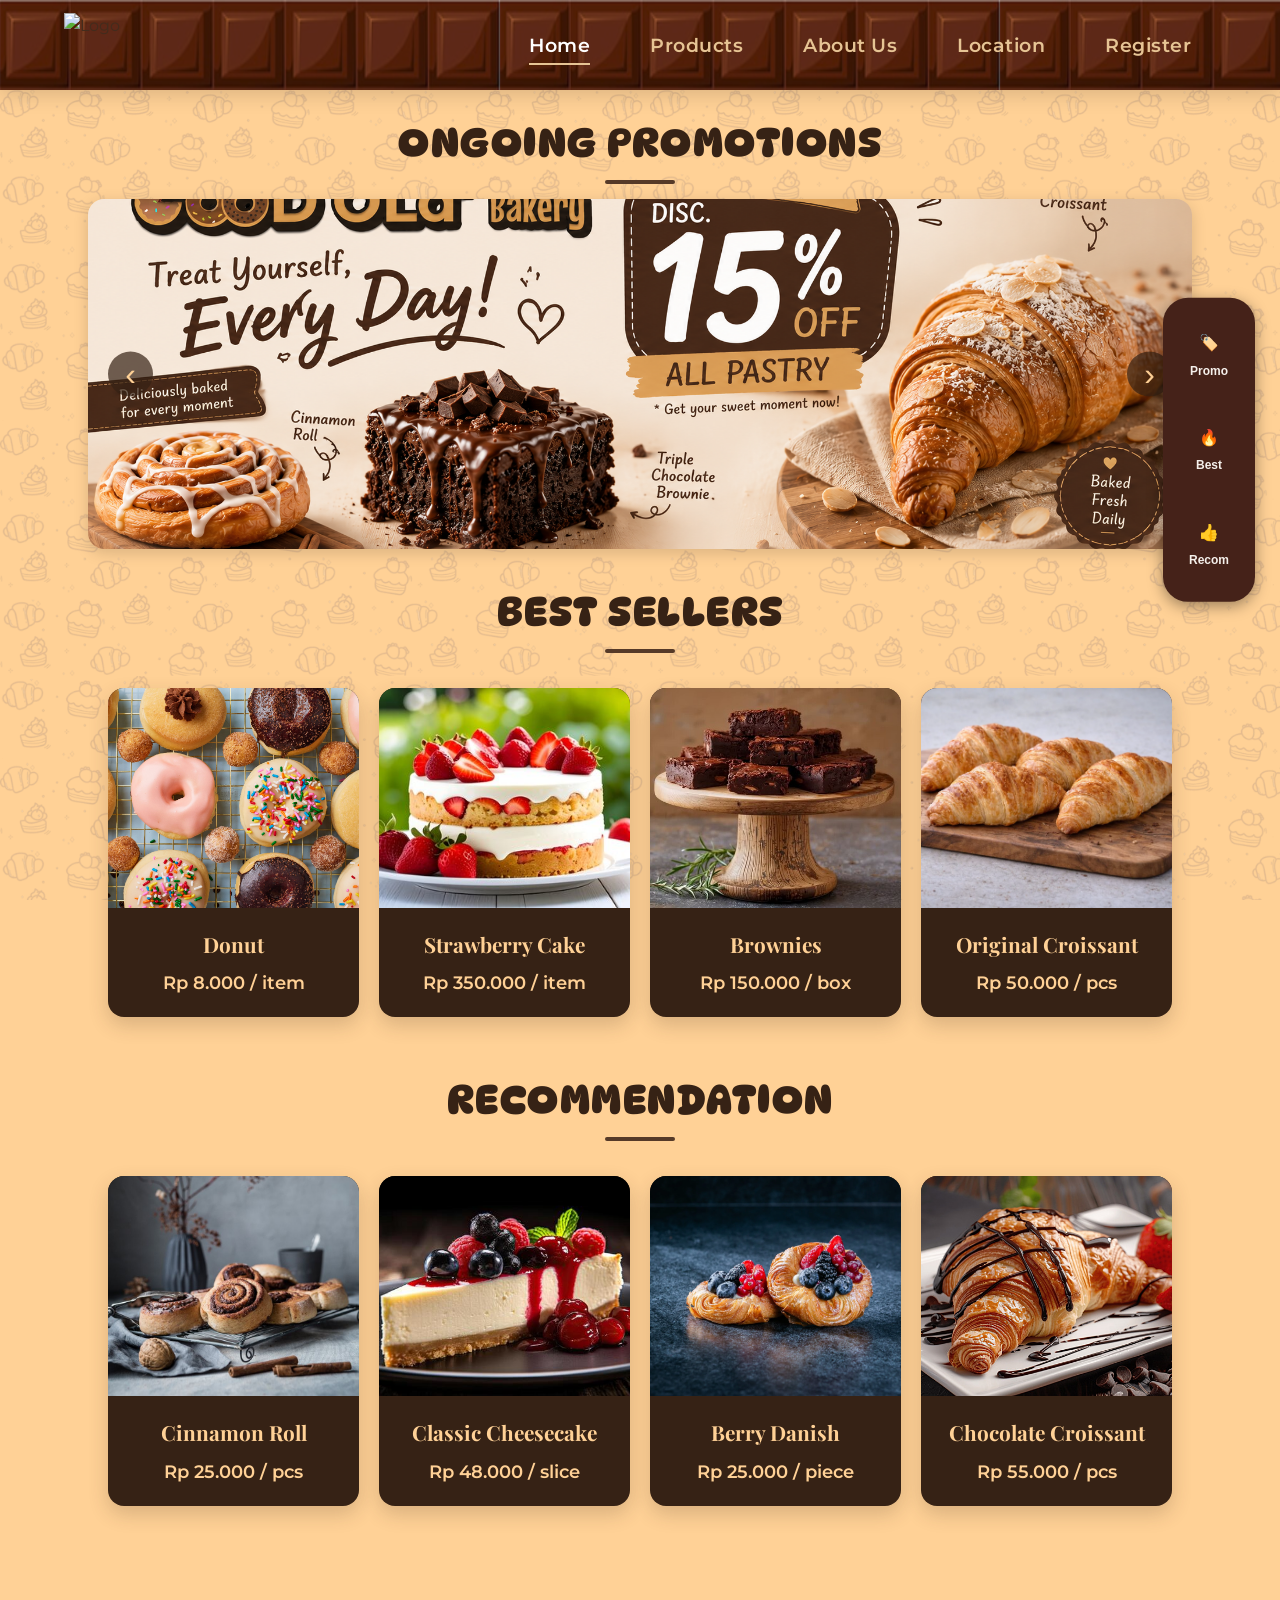
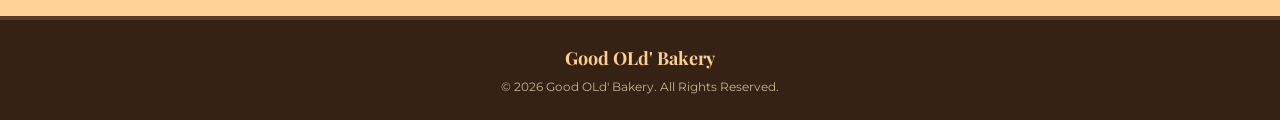
==== index.html @ 37954618 "t" ====
<!doctype html>
<html lang="en">
  <head>
    <meta charset="UTF-8" />
    <meta name="viewport" content="width=device-width, initial-scale=1.0" />
    <title>Home</title>
    <link rel="stylesheet" href="../static/style.css" />
  </head>
  <body class="animated-bg" onclick="tutupSidebarLuar(event)">
    <header>
      <div class="navbar">
        <div class="logo">
          <a href="Index.html"><img src="../Assets/Logo.png" alt="Logo" /></a>
        </div>
        <div class="nav-links">
          <a href="Index.html" class="active">Home</a>
          <a href="Products.html">Products</a>
          <a href="AboutUs.html">About Us</a>
          <a href="Location.html">Location</a>
          <a href="Register.html">Register</a>
        </div>
      </div>

      <div class="bottom-nav">
        <a href="Index.html" class="nav-item active">
          <img src="../Assets/active-homebtn.png" alt="home" />
          <span class="nav-text">Home</span>
        </a>
        <a href="Products.html" class="nav-item">
          <img src="../Assets/productsbtn.png" alt="Products" />
          <span class="nav-text">Products</span>
        </a>
        <a href="Location.html" class="nav-item">
          <img src="../Assets/locationbtn.png" alt="Location" />
          <span class="nav-text">Location</span>
        </a>
        <a href="AboutUs.html" class="nav-item">
          <img src="../Assets/aboutusbtn.png" alt="About Us" />
          <span class="nav-text">About Us</span>
        </a>
        <a href="Register.html" class="nav-item">
          <img src="../Assets/registerbtn.png" alt="Register" />
          <span class="nav-text">Register</span>
        </a>
      </div>
    </header>

    <main class="main-content">
      <button
        id="sidebar-toggle"
        class="sidebar-toggle"
        onclick="toggleSidebar(event)"
      >
        ☰
      </button>

      <div id="sidebar" class="mini-sidebar">
        <a
          href="#promotions-section"
          class="sidebar-item"
          onclick="tutupSidebarMobile()"
          >🏷️<span>Promo</span></a
        >
        <a
          href="#bestseller-section"
          class="sidebar-item"
          onclick="tutupSidebarMobile()"
          >🔥<span>Best</span></a
        >
        <a
          href="#recommendation-section"
          class="sidebar-item"
          onclick="tutupSidebarMobile()"
          >👍<span>Recom</span></a
        >
      </div>

      <section id="promotions-section" class="home-section">
        <h2 class="section-title">Ongoing Promotions</h2>
        <div class="promo-container">
          <div class="slider-wrapper">
            <button
              class="slide-arrow"
              id="slide-arrow-prev"
              onclick="slidePrev()"
            >
              &#8249;
            </button>
            <div class="compact-slider" id="compact-slider">
              <div class="compact-slide-item">
                <img src="../Assets/promo1.png" alt="Promo 1" />
              </div>
              <div class="compact-slide-item">
                <img src="../Assets/promo2.png" alt="Promo 2" />
              </div>
              <div class="compact-slide-item">
                <img src="../Assets/promo3.png" alt="Promo 3" />
              </div>
            </div>
            <button
              class="slide-arrow"
              id="slide-arrow-next"
              onclick="slideNext()"
            >
              &#8250;
            </button>
          </div>
        </div>
      </section>

      <section id="bestseller-section" class="home-section">
        <h2 class="section-title">Best Sellers</h2>
        <div class="products-grid">
          <div
            class="product-card"
            data-title="Donut"
            data-desc="A super soft classic donut with a variety of premium toppings, ranging from chocolate sprinkles to sweet, colorful cereals."
            data-price="Rp 8.000 / item"
            data-img="../Assets/donut.png"
            onclick="bukaProductPreview(this)"
          >
            <div class="product-image">
              <img src="../Assets/donut.png" alt="Donut" />
            </div>
            <div class="product-info">
              <h3 class="product-name">Donut</h3>
              <p class="product-price">Rp 8.000 / item</p>
            </div>
          </div>
          <div
            class="product-card"
            data-title="Strawberry Cake"
            data-desc="A fluffy sponge cake layered with fresh vanilla cream and abundant chunks of real strawberries."
            data-price="Rp 350.000 / item"
            data-img="../Assets/strawberrycake.png"
            onclick="bukaProductPreview(this)"
          >
            <div class="product-image">
              <img src="../Assets/strawberrycake.png" alt="Strawberry Cake" />
            </div>
            <div class="product-info">
              <h3 class="product-name">Strawberry Cake</h3>
              <p class="product-price">Rp 350.000 / item</p>
            </div>
          </div>
          <div
            class="product-card"
            data-title="Brownies"
            data-desc="Premium baked fudgy brownies packed with select pure chocolate. Features a crispy shiny crust on the surface."
            data-price="Rp 150.000 / box"
            data-img="../Assets/brownies.png"
            onclick="bukaProductPreview(this)"
          >
            <div class="product-image">
              <img src="../Assets/brownies.png" alt="Brownies" />
            </div>
            <div class="product-info">
              <h3 class="product-name">Brownies</h3>
              <p class="product-price">Rp 150.000 / box</p>
            </div>
          </div>
          <div
            class="product-card"
            data-title="Original Croissant"
            data-desc="A classic French pastry with a super flaky crust on the outside, yet incredibly soft and buttery on the inside."
            data-price="Rp 50.000 / pcs"
            data-img="../Assets/croissant.png"
            onclick="bukaProductPreview(this)"
          >
            <div class="product-image">
              <img src="../Assets/croissant.png" alt="Croissant" />
            </div>
            <div class="product-info">
              <h3 class="product-name">Original Croissant</h3>
              <p class="product-price">Rp 50.000 / pcs</p>
            </div>
          </div>
        </div>
      </section>

      <section id="recommendation-section" class="home-section">
        <h2 class="section-title">Recommendation</h2>
        <div class="products-grid">
          <div
            class="product-card"
            data-title="Cinnamon Roll"
            data-desc="Soft bread rolls infused with a strong cinnamon aroma, topped with a melting sugar glaze."
            data-price="Rp 25.000 / pcs"
            data-img="../Assets/cinnamonroll.png"
            onclick="bukaProductPreview(this)"
          >
            <div class="product-image">
              <img src="../Assets/cinnamonroll.png" alt="Cinnamon Roll" />
            </div>
            <div class="product-info">
              <h3 class="product-name">Cinnamon Roll</h3>
              <p class="product-price">Rp 25.000 / pcs</p>
            </div>
          </div>
          <div
            class="product-card"
            data-title="Classic Cheesecake"
            data-desc="A dense and velvety smooth New York style cheesecake crafted with rich cream cheese on a sweet, buttery graham cracker crust."
            data-price="Rp 48.000 / slice"
            data-img="../Assets/cheesecake.png"
            onclick="bukaProductPreview(this)"
          >
            <div class="product-image">
              <img src="../Assets/cheesecake.png" alt="Classic Cheesecake" />
            </div>
            <div class="product-info">
              <h3 class="product-name">Classic Cheesecake</h3>
              <p class="product-price">Rp 48.000 / slice</p>
            </div>
          </div>
          <div
            class="product-card"
            data-title="Berry Danish"
            data-desc="A delicate, laminated pastry topped with a generous dollop of velvety cream cheese and fresh seasonal berries."
            data-price="Rp 25.000 / piece"
            data-img="../Assets/danish.png"
            onclick="bukaProductPreview(this)"
          >
            <div class="product-image">
              <img src="../Assets/danish.png" alt="Berry Danish" />
            </div>
            <div class="product-info">
              <h3 class="product-name">Berry Danish</h3>
              <p class="product-price">Rp 25.000 / piece</p>
            </div>
          </div>
          <div
            class="product-card"
            data-title="Chocolate Croissant"
            data-desc="Authentic French pastry with a crispy, buttery outer layer, stuffed with a premium dark chocolate bar."
            data-price="Rp 55.000 / pcs"
            data-img="../Assets/chococroissant.png"
            onclick="bukaProductPreview(this)"
          >
            <div class="product-image">
              <img
                src="../Assets/chococroissant.png"
                alt="Chocolate Croissant"
              />
            </div>
            <div class="product-info">
              <h3 class="product-name">Chocolate Croissant</h3>
              <p class="product-price">Rp 55.000 / pcs</p>
            </div>
          </div>
        </div>
      </section>
    </main>

    <footer class="site-footer">
      <div class="footer-container">
        <div class="footer-info">
          <h3 class="footer-title">Good OLd' Bakery</h3>
          <p class="footer-copyright">
            &copy; 2026 Good OLd' Bakery. All Rights Reserved.
          </p>
        </div>
      </div>
    </footer>

    <div
      id="productPreview"
      class="productPreview-overlay"
      onclick="tutupProductPreviewLuar(event)"
    >
      <div class="productPreview-card">
        <div class="productPreview-image-wrap">
          <img id="productPreviewImg" src="" alt="" />
          <span class="productPreview-close" onclick="tutupProductPreview()"
            >&times;</span
          >
        </div>
        <div class="productPreview-info-wrap">
          <h2 id="productPreviewName"></h2>
          <p id="productPreviewDesc"></p>
          <p id="productPreviewPrice"></p>
          <div class="quantity-container">
            <label for="quantity">Quantity</label>
            <div class="quantity-control">
              <button type="button" id="btn-minus" onclick="kurangiQty()">
                -
              </button>
              <input id="quantity" type="number" value="1" min="1" />
              <button type="button" id="btn-plus" onclick="tambahQty()">
                +
              </button>
            </div>
          </div>
          <button
            id="addtocartbtn"
            class="productPreview-btn"
            onclick="tambahKeKeranjang()"
          >
            ADD TO CART
          </button>
        </div>
      </div>
    </div>

    <div id="popupMessage" class="popupMessage">
      <span class="icon">🛒</span>
      <span id="message">Product successfully added to cart!</span>
    </div>
    <script src="../script/System.js"></script>
  </body>
</html>
---- static/style.css ----
@import url("https://fonts.googleapis.com/css2?family=Montserrat:wght@300;400;600;700&family=Playfair+Display:wght@700;900&display=swap");
@import url("https://fonts.googleapis.com/css2?family=DynaPuff:wght@400..700&display=swap");

* {
  margin: 0;
  padding: 0;
  box-sizing: border-box;
}

html {
  max-width: 100vw;
  overflow-x: hidden;
  scroll-behavior: smooth;
}

body {
  background-color: #ffd196;
  font-family: "Montserrat", sans-serif;
  color: #432c1d;
  line-height: 1.6;
  min-height: 100vh;
  position: relative;
  max-width: 100%;
  overflow-x: hidden;
  display: block;
}

h1,
h2,
h3 {
  font-family: "Playfair Display", serif;
}

.animated-bg::before {
  content: "";
  position: fixed;
  top: 0;
  left: 0;
  width: 100%;
  height: 100%;
  background-image: url("../Assets/background.png");
  background-repeat: repeat;
  background-size: 650px;
  z-index: -1;
  pointer-events: none;
  opacity: 0.25;
  animation: diagonalDownLeft 200s linear infinite;
}

@keyframes diagonalDownLeft {
  from {
    background-position: 0 0;
  }
  to {
    background-position: -1000px 1000px;
  }
}

a {
  text-decoration: none;
  color: inherit;
}

.navbar {
  display: flex;
  justify-content: space-between;
  align-items: center;
  padding: 0 5%;
  height: 90px;
  width: 100%;
  position: sticky;
  top: 0;
  z-index: 100;
  box-shadow: 0 4px 20px rgba(0, 0, 0, 0.15);
  background-image: url("../Assets/uppernavbar.png");
  background-repeat: repeat-x;
  background-size: 500px 350px;
}

.logo img {
  height: 65px;
  width: auto;
  max-width: 100%;
  object-fit: contain;
  display: block;
  transition: transform 0.3s ease;
}

.logo:hover img {
  transform: scale(1.05);
}

.nav-links {
  display: flex;
  gap: 10px;
  height: 100%;
}

.nav-links a {
  color: #e6c494;
  font-weight: 600;
  font-size: 1.2rem;
  letter-spacing: 0.5px;
  padding: 0 25px;
  height: 100%;
  display: flex;
  align-items: center;
  transition: all 0.3s ease;
  position: relative;
}

.nav-links a::after {
  content: "";
  position: absolute;
  bottom: 25px;
  left: 25px;
  right: 25px;
  height: 2px;
  background-color: #e6c494;
  transform: scaleX(0);
  transition: transform 0.3s ease;
}

.nav-links a:hover,
.nav-links a.active {
  color: #ffffff;
}

.nav-links a:hover::after,
.nav-links a.active::after {
  transform: scaleX(1);
}

.nav-links a.cart-link::after {
  display: none;
}

.cart-link img {
  height: 32px;
  width: auto;
  transition: transform 0.3s ease;
}

.cart-link:hover img {
  content: url("../Assets/active-cart.png");
  transform: scale(1.1);
}

.cart-nav-item:hover img,
.cart-nav-item.active img {
  content: url("../Assets/active-cart.png");
}

.bottom-nav {
  display: none;
  position: fixed;
  bottom: 20px;
  left: 5%;
  right: 5%;
  width: 90%;
  height: 75px;
  background-image: url("../Assets/uppernavbar.png");
  backdrop-filter: blur(10px);
  border-radius: 40px;
  justify-content: space-around;
  align-items: center;
  z-index: 1000;
  box-shadow: 0 10px 30px rgba(0, 0, 0, 0.3);
  border: 1px solid rgba(255, 255, 255, 0.1);
}

.nav-item {
  display: flex;
  flex-direction: column;
  align-items: center;
  color: #e6c494;
  text-decoration: none;
  font-size: 0.65rem;
  font-weight: 600;
  gap: 5px;
  transition: color 0.3s;
}

.nav-item img {
  height: 24px;
  width: auto;
  filter: drop-shadow(0 2px 4px rgba(0, 0, 0, 0.2));
  transition: transform 0.3s cubic-bezier(0.175, 0.885, 0.32, 1.275);
}

.nav-item:hover,
.nav-item.active {
  color: #ffffff;
}

.nav-item:hover img,
.nav-item.active img {
  transform: translateY(-5px) scale(1.2);
}

.home-section {
  max-width: 1152px;
  margin: 0 auto 30px auto;
  padding: 0 24px;
  box-sizing: border-box;
}

.section-title {
  font-size: 2.5rem;
  font-family: "DynaPuff", cursive;
  text-transform: none;
  color: #362215;
  text-align: center;
  margin: 0px auto 15px auto;
  font-weight: 900;
  letter-spacing: 1.5px;
  position: relative;
  padding-bottom: 10px;
  text-transform: uppercase;
}

.section-title::after {
  content: "";
  position: absolute;
  bottom: 0;
  left: 50%;
  transform: translateX(-50%);
  width: 70px;
  height: 4px;
  background-color: #563a28;
  border-radius: 2px;
}

.promo-container {
  width: 100%;
  margin: 0 auto;
  padding: 0;
  display: block;
  border-radius: 16px;
  overflow: hidden;
  box-shadow: 0 4px 15px rgba(0, 0, 0, 0.15);
}

.slider-wrapper {
  position: relative;
  width: 100%;
}

.compact-slider {
  width: 100%;
  height: 350px;
  display: flex;
  overflow-x: auto;
  scroll-snap-type: x mandatory;
  scroll-behavior: smooth;
  -webkit-overflow-scrolling: touch;
}

.compact-slider::-webkit-scrollbar {
  display: none;
}

.compact-slide-item {
  min-width: 100%;
  height: 100%;
  scroll-snap-align: center;
  flex-shrink: 0;
}

.compact-slide-item img {
  width: 100%;
  height: 100%;
  object-fit: cover;
  display: block;
  pointer-events: none;
}

.slide-arrow {
  position: absolute;
  top: 50%;
  transform: translateY(-50%);
  background-color: rgba(54, 34, 21, 0.7);
  color: #ffd196;
  border: none;
  width: 45px;
  height: 45px;
  border-radius: 50%;
  font-size: 2rem;
  cursor: pointer;
  z-index: 10;
  display: flex;
  align-items: center;
  justify-content: center;
  transition: background-color 0.3s;
}

.slide-arrow:hover {
  background-color: rgba(54, 34, 21, 0.9);
}

#slide-arrow-prev {
  left: 20px;
}

#slide-arrow-next {
  right: 20px;
}

.main-content {
  width: 100%;
  padding: 20px 0;
  display: block;
}

.site-footer {
  width: 100%;
  background-color: #362215;
  color: #fff0db;
  padding: 24px 0;
  border-top: 4px solid #563a28;
  margin-top: 40px;
  display: block;
}

.footer-container {
  max-width: 1152px;
  margin: 0 auto;
  padding: 0 24px;
  display: flex;
  justify-content: center;
  align-items: center;
}

.footer-info {
  text-align: center;
}

.footer-title {
  font-weight: bold;
  font-size: 18px;
  color: #ffcf90;
  margin: 0;
}

.footer-copyright {
  font-size: 12px;
  color: rgba(254, 243, 199, 0.7);
  margin: 4px 0 0 0;
}

.products-grid {
  display: grid;
  grid-template-columns: repeat(auto-fill, minmax(250px, 1fr));
  gap: 20px;
  width: 100%;
  padding: 20px;
}

.product-card {
  cursor: pointer;
  background-color: #362215;
  border-radius: 16px;
  overflow: hidden;
  display: flex;
  flex-direction: column;
  transition:
    transform 0.3s ease,
    box-shadow 0.3s ease;
  box-shadow: 0 8px 20px rgba(67, 44, 29, 0.2);
}

.product-card:hover {
  transform: translateY(-6px);
  box-shadow: 0 16px 36px rgba(67, 44, 29, 0.35);
}

.product-card:active {
  box-shadow: 0 2px 4px rgba(67, 44, 29, 0.15);
}

.product-image {
  width: 100%;
  height: 220px;
  background-color: #fff0db;
  overflow: hidden;
}

.product-image img {
  width: 100%;
  height: 100%;
  object-fit: cover;
  transition: transform 0.5s ease;
}

.product-card:hover .product-image img {
  transform: scale(1.08);
}

.product-name {
  font-family: "Playfair Display", serif;
  font-size: 1.3rem;
  color: #ffd196;
  margin-bottom: 8px;
}

.product-price {
  font-family: "Montserrat", sans-serif;
  font-weight: 600;
  font-size: 1.1rem;
  color: #ffd196;
}

.product-info {
  padding: 20px;
  text-align: center;
}

.productPreview-overlay {
  position: fixed;
  top: 0;
  left: 0;
  width: 100%;
  height: 100%;
  background: rgba(0, 0, 0, 0.85);
  backdrop-filter: blur(8px);
  display: flex;
  justify-content: center;
  align-items: center;
  z-index: 9999;
  opacity: 0;
  visibility: hidden;
  transition:
    opacity 0.4s ease,
    visibility 0.4s ease;
  padding: 20px;
}

.productPreview-overlay.active {
  opacity: 1;
  visibility: visible;
}

.productPreview-card {
  background: #fffaf0;
  width: 90%;
  max-width: 450px;
  border-radius: 25px;
  padding: 30px;
  text-align: center;
  position: relative;
  box-shadow: 0 16px 40px rgba(0, 0, 0, 0.3);
  transform: scale(0.8);
  transition: 0.4s cubic-bezier(0.34, 1.56, 0.64, 1);
}

.productPreview-overlay.active .productPreview-card {
  transform: scale(1);
}

.productPreview-image-wrap {
  position: relative;
  width: 100%;
}

.productPreview-image-wrap img {
  width: 100%;
  height: 200px;
  object-fit: cover;
  border-radius: 15px;
  margin-bottom: 20px;
}

.productPreview-close {
  position: absolute;
  top: -20px;
  right: -10px;
  font-size: 2.5rem;
  color: #362215;
  cursor: pointer;
  background: none;
  border: none;
  width: auto;
  height: auto;
  display: block;
  border-radius: 0;
  transition: opacity 0.2s;
  line-height: 1;
}

.productPreview-close:hover {
  opacity: 0.7;
}

.productPreview-info-wrap {
  padding: 0;
  text-align: center;
}

.productPreview-info-wrap h2 {
  font-family: "Playfair Display", serif;
  color: #432c1d;
  margin: 0 0 8px 0;
  font-size: 1.6rem;
}

#productPreviewDesc {
  color: #666;
  font-size: 0.9rem;
  margin: 10px 0;
}

#productPreviewPrice {
  font-size: 1.8rem;
  font-weight: 700;
  color: #d48166;
  margin-top: 15px;
  margin-bottom: 0;
}

.productPreview-btn {
  width: 100%;
  background: #563a28;
  color: white;
  border: none;
  padding: 15px;
  border-radius: 12px;
  font-family: "Montserrat", sans-serif;
  font-weight: 700;
  letter-spacing: 1px;
  cursor: pointer;
  transition: background-color 0.2s;
}

.productPreview-btn:hover {
  background-color: #362215;
}

.popupMessage {
  position: fixed;
  top: -100px;
  left: 50%;
  transform: translateX(-50%);
  background-color: #2b140e;
  outline: auto;
  color: #fff;
  padding: 14px 28px;
  border-radius: 30px;
  box-shadow: 0 5px 15px rgba(0, 0, 0, 0.3);
  font-family: sans-serif;
  font-size: 14px;
  font-weight: bold;
  z-index: 9999;
  display: flex;
  align-items: center;
  gap: 10px;
  transition: top 0.4s cubic-bezier(0.175, 0.885, 0.32, 1.275);
}

.popupMessage.tampil {
  top: 20px;
}

.icon {
  font-size: 16px;
}

.quantity-container {
  display: flex;
  align-items: center;
  justify-content: center;
  gap: 15px;
  margin-bottom: 20px;
  font-family: sans-serif;
  color: #4e3629;
  font-weight: bold;
}

.quantity-control {
  display: flex;
  align-items: center;
  border: 2px solid #4e3629;
  border-radius: 20px;
  overflow: hidden;
  background-color: #fff;
}

.quantity-control button {
  background: none;
  border: none;
  color: #4e3629;
  font-size: 18px;
  font-weight: bold;
  width: 35px;
  height: 35px;
  cursor: pointer;
  transition: background-color 0.2s;
}

.quantity-control button:hover {
  background-color: #f5f0eb;
}

.quantity-control input[type="number"] {
  width: 45px;
  height: 35px;
  text-align: center;
  border: none;
  border-left: 1px solid #4e3629;
  border-right: 1px solid #4e3629;
  font-size: 16px;
  font-weight: bold;
  color: #4e3629;
  outline: none;
}

.quantity-control input::-webkit-outer-spin-button,
.quantity-control input::-webkit-inner-spin-button {
  -webkit-appearance: none;
  margin: 0;
}

.sidebar-toggle {
  position: fixed;
  right: 20px;
  top: 80px;
  background-color: #2b140e;
  color: #f5f0eb;
  border: none;
  border-radius: 50%;
  width: 45px;
  height: 45px;
  font-size: 20px;
  cursor: pointer;
  box-shadow: 0 4px 12px rgba(0, 0, 0, 0.4);
  z-index: 10000;
  display: flex;
  align-items: center;
  justify-content: center;
  transition: all 0.3s ease;
}

.mini-sidebar {
  position: fixed;
  right: 20px;
  top: 130px;
  transform: translateX(150%);
  background-color: #452219;
  border-radius: 20px;
  padding: 15px 8px;
  display: flex;
  flex-direction: column;
  gap: 15px;
  box-shadow: 0 4px 15px rgba(0, 0, 0, 0.4);
  z-index: 9999;
  transition: transform 0.3s ease-in-out;
}

.mini-sidebar.active {
  transform: translateX(0);
}

.sidebar-item {
  display: flex;
  flex-direction: column;
  align-items: center;
  text-decoration: none;
  color: #f5f0eb;
  font-family: sans-serif;
  font-size: 20px;
  font-weight: bold;
  width: 3.5rem;
  padding: 8px 0;
  transition:
    background-color 0.2s,
    transform 0.2s;
  border-radius: 12px;
}

.sidebar-item span {
  margin-top: 4px;
  font-size: 12px;
}

.sidebar-item:hover,
.sidebar-item:active {
  background-color: #50342e;
  transform: scale(1.05);
}

.form {
  display: flex;
  flex-direction: row;
  align-items: stretch;
  gap: 0;
  font-weight: bold;
  width: 90%;
  max-width: 1500px;
  margin: 50px auto;
  background-color: #ffe2bcc5;
  padding: 0;
  border-radius: 12px;
  box-shadow: 0 8px 25px rgba(0, 0, 0, 0.1);
  box-sizing: border-box;
  overflow: hidden;
}

.form-image-left {
  flex: 2;
  width: 100%;
  display: flex;
}

.form-image-left img {
  width: 100%;
  height: 100%;
  object-fit: cover;
  border-radius: 12px 0 0 12px;
  box-sizing: border-box;
}

.checkbox {
  accent-color: #5c3a21;
  transform: scale(1.1);
  cursor: pointer;
}

#registerForm {
  flex: 1;
  display: flex;
  flex-direction: column;
  gap: 12px;
  width: 100%;
  padding: 40px;
}

.password-container {
  position: relative;
  width: 100%;
}

.password-container input {
  width: 100%;
  padding-right: 60px;
  box-sizing: border-box;
}

.toggle-text {
  position: absolute;
  right: 15px;
  top: 50%;
  transform: translateY(-50%);
  cursor: pointer;
  font-size: 14px;
  font-weight: bold;
  color: #5c3a21;
  user-select: none;
}

.registForm {
  display: flex;
  flex-direction: column;
  align-items: flex-start;
  gap: 10px;
}

#registerForm input[type="text"],
#registerForm input[type="email"],
#registerForm input[type="password"],
#registerForm input[type="date"] {
  width: 100%;
  padding: 8px;
  border-radius: 10px;
  box-sizing: border-box;
  font-weight: bold;
  background-color: #ffe2cf;
}

.checkbox-group {
  display: flex;
  flex-direction: row;
  align-items: flex-start;
  gap: 8px;
  margin-top: 10px;
}

.submitbtn {
  width: 100%;
  font-weight: bold;
  height: 50px;
  background-image: url("../Assets/waffle.png");
  color: #ffe7c8;
  border-radius: 15px;
  font-size: 100%;
  transition: 0.2s;
}

.submitbtn:hover {
  background-image: url("../Assets/active-waffle.png");
  color: #ffe7c8;
}

.star {
  color: red;
}

.page-inside {
  width: 100%;
  min-height: 100vh;
}

.content-block {
  padding: 80px 20px;
}

.wrapper {
  max-width: 1200px;
  margin: 0 auto;
}

.hero-banner {
  position: relative;
  width: 100%;
  background-image:
    linear-gradient(rgba(0, 0, 0, 0.7), rgba(0, 0, 0, 0.6)),
    url(../Assets/bakery2.png);
  min-height: 60vh;
  background-size: cover;
  background-position: center;
  background-repeat: no-repeat;
  display: flex;
  align-items: center;
  justify-content: center;
  text-align: center;
  padding: 40px 20px;
}

.hero-content {
  max-width: 750px;
  width: 100%;
  margin: 0 auto;
  z-index: 2;
}

.hero-content h2 {
  font-size: 3.2rem;
  font-family: "DynaPuff", cursive;
  font-weight: 700;
  color: #ffd196;
  margin-bottom: 15px;
  text-shadow: 2px 2px 10px rgba(0, 0, 0, 0.8);
}

.hero-content p {
  font-size: 1.1rem;
  line-height: 1.7;
  color: #ffd196;
  font-weight: 400;
  text-shadow: 1px 1px 6px rgba(0, 0, 0, 0.8);
}
.badge {
  color: #ffd196;
  font-family: "DynaPuff", cursive;
}

.card-grid {
  display: grid;
  grid-template-columns: repeat(auto-fit, minmax(280px, 1fr));
  gap: 30px;
}

.card-item {
  background: #ffe6c0;
  border: 1px solid #4a2a0a;
  border-radius: 10px;
  padding: 40px 25px;
  text-align: center;
  transition: all 0.3s ease;
}

.card-item:hover {
  transform: translateY(-4px);
  box-shadow: 0 6px 20px rgba(74, 44, 17, 0.08);
}

.icon-box {
  font-size: 2.3rem;
  margin-bottom: 15px;
}

.card-item h3 {
  font-size: 1.3rem;
  color: #4a2c11;
  margin-bottom: 12px;
}

.card-item p {
  font-size: 0.95rem;
  color: #6d5540;
  line-height: 1.6;
}

.location-grid {
  display: grid;
  grid-template-columns: repeat(2, 1fr);
  gap: 30px;
  padding: 50px 5%;
  max-width: 1000px;
  margin: 0 auto;
}

.location-card {
  background: #ffe6c0;
  border: 1px solid #4a2a0a;
  border-radius: 15px;
  overflow: hidden;
  box-shadow: 0 5px 15px rgba(0, 0, 0, 0.1);
  padding: 20px;
  display: flex;
  flex-direction: column;
}

.location-card img {
  border: 1px solid #4a2a0a;
  width: 100%;
  height: 200px;
  object-fit: cover;
  border-radius: 10px;
  margin-bottom: 15px;
}

.location-card h3 {
  margin: 15px 0 10px;
  font-family: "DynaPuff", cursive;
  color: #4a2c11;
  font-size: 1.25rem;
}

.location-card .desc {
  font-size: 0.9rem;
  color: #666;
  margin-bottom: 15px;
  line-height: 1.5;
}

.location-card .details {
  list-style: none;
  font-size: 0.85rem;
  color: #333;
  padding: 0;
  margin: 0;
  border-top: 1px solid #d2b48c;
  padding-top: 10px;
}

.location-card .details li {
  margin-bottom: 5px;
}

.location-card .details strong {
  color: #8b4513;
}

@media (min-width: 768px) {
  .sidebar-toggle {
    display: none;
  }

  .mini-sidebar {
    top: 50%;
    bottom: auto;
    right: 25px;
    transform: translateY(-50%) translateX(0);
    padding: 20px 10px;
    gap: 20px;
    border-radius: 25px;
  }

  .sidebar-item {
    width: 4.5rem;
    padding: 12px 0;
    font-size: 16px;
  }

  .sidebar-item span {
    margin-top: 6px;
    font-size: 12px;
  }
}

@media (max-width: 768px) {
  .hero-content h2 {
    font-size: 2.4rem;
  }

  .content-block {
    padding: 50px 15px;
  }

  .nav-links {
    display: none;
  }

  .navbar {
    justify-content: center;
    padding: 0;
    height: 70px;
  }

  .logo img {
    height: 45px;
    max-width: 90vw;
  }

  .bottom-nav {
    display: flex;
  }

  body {
    padding-bottom: 100px;
  }

  .promo-container {
    width: 95%;
    margin: 0 auto;
  }

  .compact-slider {
    height: 165px;
  }

  .slide-arrow {
    display: none;
  }

  .home-section {
    margin: 0 auto 20px auto;
    padding: 0 16px;
  }

  .products-grid {
    grid-template-columns: 1fr;
    gap: 20px;
  }

  .product-image {
    height: 190px;
  }

  .form-image-left {
    display: none;
  }

  .form {
    flex-direction: column;
    max-width: 450px;
    padding: 20px;
  }

  .hero-banner {
    min-height: auto;
    background-image:
      linear-gradient(rgba(0, 0, 0, 0.7), rgba(0, 0, 0, 0.6)),
      url(../Assets/bakery.png);
    height: auto;
    aspect-ratio: 4 / 5;
    background-position: center;
    padding: 30px 15px;
  }

  .hero-content h2 {
    font-size: 2rem;
    margin-bottom: 8px;
  }

  .hero-content p {
    font-size: 0.85rem;
    line-height: 1.5;
  }

  .location-grid {
    grid-template-columns: 1fr;
  }
}
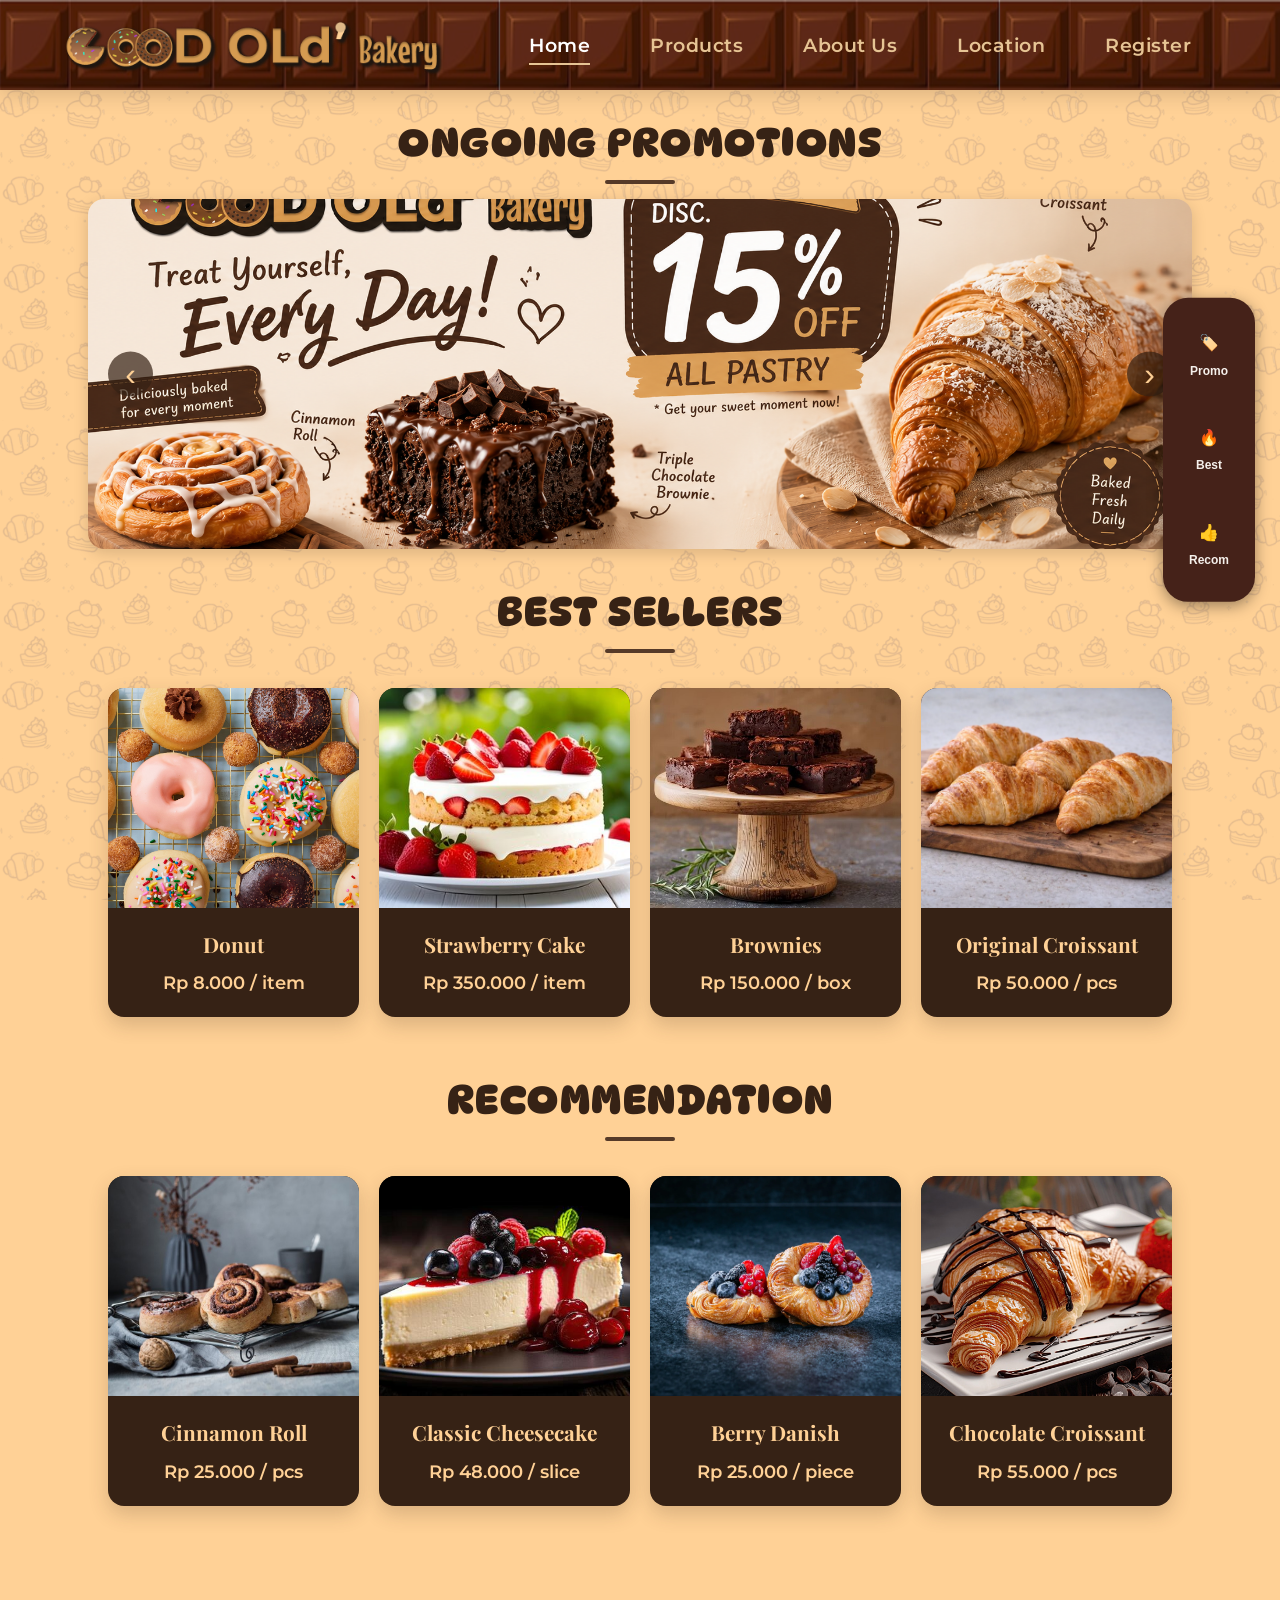
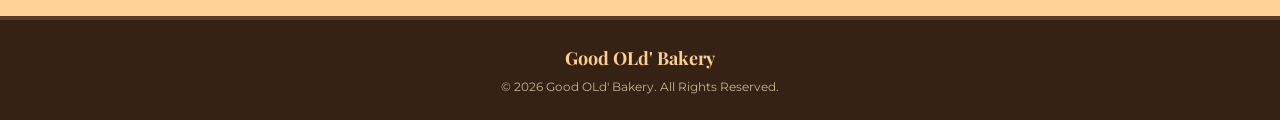
==== commit d95c35c0: "t" ====
--- a/index.html
+++ b/index.html
@@ -10,10 +10,10 @@
     <header>
       <div class="navbar">
         <div class="logo">
-          <a href="Index.html"><img src="../Assets/Logo.png" alt="Logo" /></a>
+          <a href="index.html"><img src="../Assets/logo.png" alt="Logo" /></a>
         </div>
         <div class="nav-links">
-          <a href="Index.html" class="active">Home</a>
+          <a href="index.html" class="active">Home</a>
           <a href="Products.html">Products</a>
           <a href="AboutUs.html">About Us</a>
           <a href="Location.html">Location</a>
@@ -22,7 +22,7 @@
       </div>
 
       <div class="bottom-nav">
-        <a href="Index.html" class="nav-item active">
+        <a href="index.html" class="nav-item active">
           <img src="../Assets/active-homebtn.png" alt="home" />
           <span class="nav-text">Home</span>
         </a>
